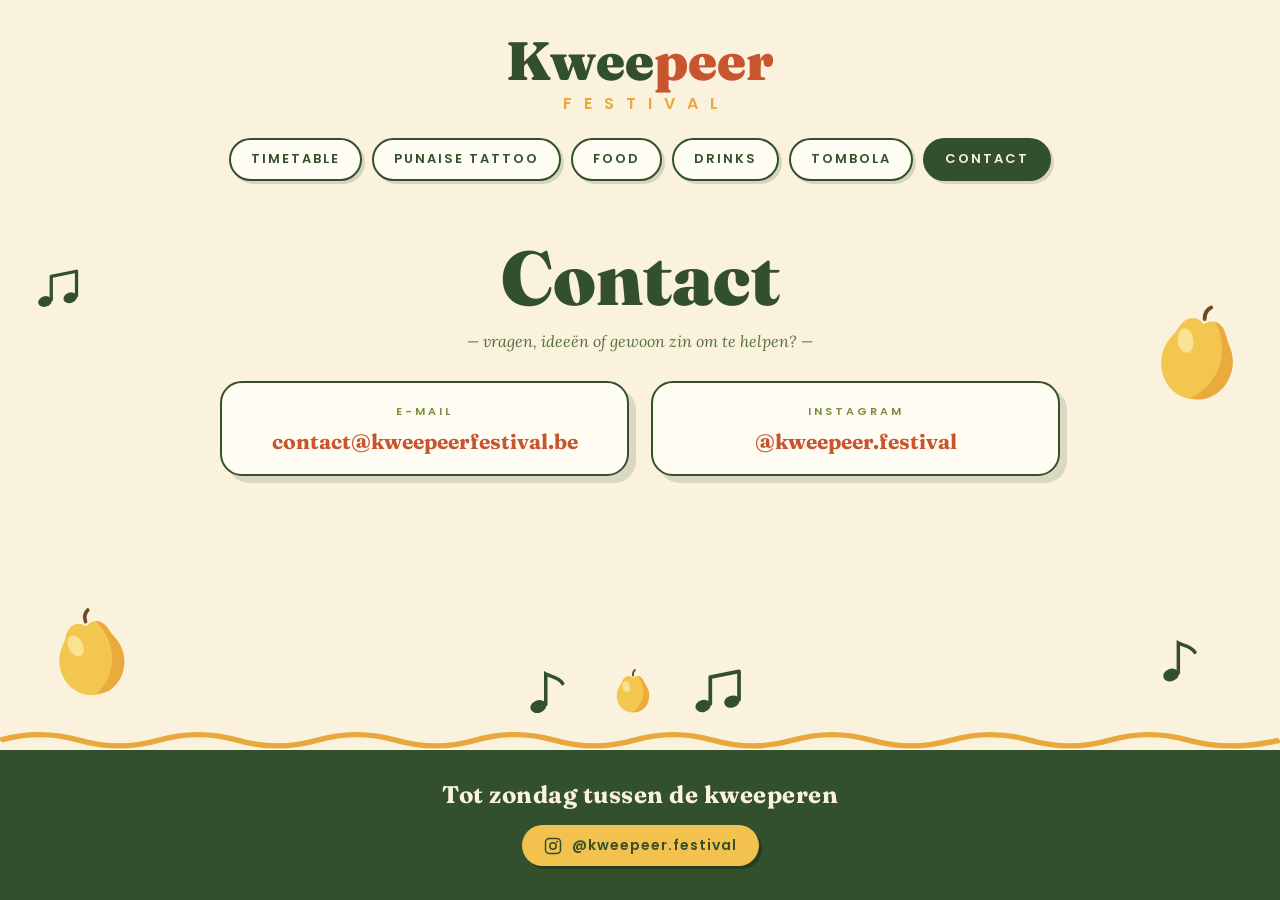
==== contact.html @ cf0ad2a4 "first" ====
<!DOCTYPE html>
<html lang="nl">
<head>
<meta charset="UTF-8">
<meta name="viewport" content="width=device-width, initial-scale=1">
<title>Contact — Kweepeer Festival</title>
<link rel="preconnect" href="https://fonts.googleapis.com">
<link rel="preconnect" href="https://fonts.gstatic.com" crossorigin>
<link href="https://fonts.googleapis.com/css2?family=Fraunces:opsz,wght@9..144,600;9..144,700;9..144,900&family=Lora:ital@0;1&family=Poppins:wght@400;500;600&display=swap" rel="stylesheet">
<link rel="stylesheet" href="css/style.css">
<style>
  .contact-grid { display: grid; grid-template-columns: 1fr 1fr; gap: 22px; }
  @media (max-width: 620px) { .contact-grid { grid-template-columns: 1fr; } }
  .contact-grid .kaart { display: block; text-align: center; margin: 0 !important; }
  .contact-grid .label {
    font-size: 11px; letter-spacing: 3px; text-transform: uppercase;
    font-weight: 600; color: var(--olijf);
  }
  .contact-grid .waarde {
    font-family: 'Fraunces','TeX Gyre Bonum', serif;
    font-weight: 700; font-size: 21px; margin-top: 8px; color: var(--groen);
    word-break: break-word;
  }
  .contact-grid .waarde a { text-decoration: none; color: var(--terra); }
  .contact-grid .waarde a:hover { text-decoration: underline; }
</style>
</head>
<body>

<!-- affichedecoraties -->
<div class="deco" style="left:3%; top:30%; width:48px"><svg viewBox="0 0 38 32"><ellipse cx="5.5" cy="25" rx="5.4" ry="4.2" fill="#33502C" transform="rotate(-18 5.5 25)"/><ellipse cx="25.5" cy="22" rx="5.4" ry="4.2" fill="#33502C" transform="rotate(-18 25.5 22)"/><path d="M10.5 23.5 L10.5 5 L30.5 1 L30.5 20.5" fill="none" stroke="#33502C" stroke-width="2.6" stroke-linejoin="round" stroke-linecap="round"/></svg></div>
<div class="deco" style="right:3%; top:34%; width:88px; transform:rotate(10deg)"><svg viewBox="0 0 100 115"><path d="M50 14 C49 8 51 3 55 0" fill="none" stroke="#6E4A24" stroke-width="4.5" stroke-linecap="round"/>
<path d="M50 20 C41 11 28 15 23 28 C19 38 12 44 10 57 C7 76 16 94 31 102 C42 108 58 108 69 102 C84 94 93 76 90 57 C88 44 81 38 77 28 C72 15 59 11 50 20 Z" fill="#F3C74F"/>
<path d="M69 102 C84 94 93 76 90 57 C88 44 81 38 77 28 C74 21 68 16 62 15 C72 28 78 44 76 62 C74 80 64 95 50 105 C57 106 64 105 69 102 Z" fill="#E9A83B" opacity="0.9"/>
<ellipse cx="33" cy="42" rx="9" ry="14" fill="#FBE8A6" opacity="0.8" transform="rotate(-18 33 42)"/></svg></div>
<div class="deco" style="left:4%; bottom:22%; width:80px; transform:rotate(-9deg)"><svg viewBox="0 0 100 115"><path d="M50 14 C49 8 51 3 55 0" fill="none" stroke="#6E4A24" stroke-width="4.5" stroke-linecap="round"/>
<path d="M50 20 C41 11 28 15 23 28 C19 38 12 44 10 57 C7 76 16 94 31 102 C42 108 58 108 69 102 C84 94 93 76 90 57 C88 44 81 38 77 28 C72 15 59 11 50 20 Z" fill="#F3C74F"/>
<path d="M69 102 C84 94 93 76 90 57 C88 44 81 38 77 28 C74 21 68 16 62 15 C72 28 78 44 76 62 C74 80 64 95 50 105 C57 106 64 105 69 102 Z" fill="#E9A83B" opacity="0.9"/>
<ellipse cx="33" cy="42" rx="9" ry="14" fill="#FBE8A6" opacity="0.8" transform="rotate(-18 33 42)"/></svg></div>
<div class="deco" style="right:6%; bottom:24%; width:40px"><svg viewBox="0 0 30 34"><ellipse cx="6" cy="27" rx="6" ry="4.6" fill="#33502C" transform="rotate(-20 6 27)"/><path d="M11.5 25.5 L11.5 3 C15 5 21 5 24 10" fill="none" stroke="#33502C" stroke-width="2.6" stroke-linecap="round"/></svg></div>

<header class="site-header">
  <a class="logo-link" href="index.html" aria-label="Kweepeer Festival — home">
    <span class="logo-woord">Kwee<span class="peer">peer</span></span>
    <span class="logo-fest">Festival</span>
  </a>
  <nav class="menu">
    <a href="timetable.html">Timetable</a>
    <a href="punaise-tattoo.html">Punaise Tattoo</a>
    <a href="food.html">Food</a>
    <a href="drinks.html">Drinks</a>
    <a href="prizes.html">Tombola</a>
    <a href="contact.html" class="active">Contact</a>
  </nav>
</header>

<div class="page-head">
  <h1>Contact</h1>
  <div class="tagline">— vragen, ideeën of gewoon zin om te helpen? —</div>
</div>

<main>
  <div class="contact-grid">
    <div class="kaart">
      <div class="label">E-mail</div>
      <div class="waarde"><a href="mailto:contact@kweepeerfestival.be">contact@kweepeerfestival.be</a></div>
    </div>
    <div class="kaart">
      <div class="label">Instagram</div>
      <div class="waarde"><a href="https://www.instagram.com/kweepeer.festival/" target="_blank" rel="noopener">@kweepeer.festival</a></div>
    </div>
  </div>
</main>

<div class="mini-rij"><svg style="height:46px;width:41px" viewBox="0 0 30 34"><ellipse cx="6" cy="27" rx="6" ry="4.6" fill="#33502C" transform="rotate(-20 6 27)"/><path d="M11.5 25.5 L11.5 3 C15 5 21 5 24 10" fill="none" stroke="#33502C" stroke-width="2.6" stroke-linecap="round"/></svg><svg style="height:46px;width:40px" viewBox="0 0 100 115"><path d="M50 14 C49 8 51 3 55 0" fill="none" stroke="#6E4A24" stroke-width="4.5" stroke-linecap="round"/>
<path d="M50 20 C41 11 28 15 23 28 C19 38 12 44 10 57 C7 76 16 94 31 102 C42 108 58 108 69 102 C84 94 93 76 90 57 C88 44 81 38 77 28 C72 15 59 11 50 20 Z" fill="#F3C74F"/>
<path d="M69 102 C84 94 93 76 90 57 C88 44 81 38 77 28 C74 21 68 16 62 15 C72 28 78 44 76 62 C74 80 64 95 50 105 C57 106 64 105 69 102 Z" fill="#E9A83B" opacity="0.9"/>
<ellipse cx="33" cy="42" rx="9" ry="14" fill="#FBE8A6" opacity="0.8" transform="rotate(-18 33 42)"/></svg><svg style="height:46px;width:55px" viewBox="0 0 38 32"><ellipse cx="5.5" cy="25" rx="5.4" ry="4.2" fill="#33502C" transform="rotate(-18 5.5 25)"/><ellipse cx="25.5" cy="22" rx="5.4" ry="4.2" fill="#33502C" transform="rotate(-18 25.5 22)"/><path d="M10.5 23.5 L10.5 5 L30.5 1 L30.5 20.5" fill="none" stroke="#33502C" stroke-width="2.6" stroke-linejoin="round" stroke-linecap="round"/></svg></div>

<svg class="golf" viewBox="0 0 210 8" preserveAspectRatio="none" xmlns="http://www.w3.org/2000/svg">
  <path d="M0 5 Q 6.5 1.5 13 5 T 26 5 T 39 5 T 52 5 T 65 5 T 78 5 T 91 5 T 104 5 T 117 5 T 130 5 T 143 5 T 156 5 T 169 5 T 182 5 T 195 5 T 210 5"
        fill="none" stroke="#E9A83B" stroke-width="1.6"/>
</svg>

<footer class="site-footer">
  <div class="groot">Tot zondag tussen de kweeperen</div>
  <a class="insta-btn" href="https://www.instagram.com/kweepeer.festival/" target="_blank" rel="noopener">
    <svg viewBox="0 0 24 24" fill="none" stroke="currentColor" stroke-width="2" stroke-linecap="round" stroke-linejoin="round">
      <rect x="2" y="2" width="20" height="20" rx="5"/>
      <circle cx="12" cy="12" r="4.2"/>
      <circle cx="17.6" cy="6.4" r="1.3" fill="currentColor" stroke="none"/>
    </svg>
    @kweepeer.festival
  </a>
</footer>

</body>
</html>
---- css/style.css ----
/* ===== Kweepeer Festival — huisstijl ===== */
:root {
  --cream: #FBF2DE;
  --card: #FFFCF3;
  --groen: #33502C;
  --groen-zacht: #57703A;
  --olijf: #7C8C3F;
  --goud: #E9A83B;
  --geel: #F2C14E;
  --terra: #C7562F;
  --ink: #171412;
  --bruin: #5C3A1E;
  --korst: #8C5A2B;
}

* { margin: 0; padding: 0; box-sizing: border-box; }

body {
  font-family: 'Poppins', sans-serif;
  background: var(--cream);
  color: var(--groen);
  min-height: 100vh;
  display: flex;
  flex-direction: column;
}

h1, h2, h3, .serif { font-family: 'Fraunces', 'TeX Gyre Bonum', serif; }

a { color: inherit; }

/* ===== header & menu ===== */
.site-header { text-align: center; padding: 34px 16px 6px; }

.logo-link { display: inline-block; text-decoration: none; text-align: center; line-height: 1; }
.logo-woord {
  display: block;
  font-family: 'Fraunces', 'TeX Gyre Bonum', serif;
  font-weight: 900;
  font-size: clamp(38px, 6vw, 54px);
  color: var(--groen);
}
.logo-woord .peer { color: var(--terra); }
.logo-fest {
  display: block;
  margin-top: 8px;
  font-weight: 600;
  font-size: clamp(12px, 1.8vw, 16px);
  letter-spacing: 12px;
  text-indent: 12px;
  text-transform: uppercase;
  color: var(--goud);
}
.logo-link:hover .logo-woord .peer { color: var(--goud); transition: color .2s; }

/* grote variant op de homepagina */
.logo-groot .logo-woord { font-size: clamp(54px, 10vw, 88px); }
.logo-groot .logo-fest { font-size: clamp(15px, 2.6vw, 23px); letter-spacing: 14px; text-indent: 14px; margin-top: 10px; }

.menu {
  display: flex;
  flex-wrap: wrap;
  justify-content: center;
  gap: 10px;
  padding: 22px 12px 8px;
}
.menu a {
  text-decoration: none;
  text-transform: uppercase;
  letter-spacing: 2px;
  font-weight: 600;
  font-size: 13px;
  color: var(--groen);
  border: 2px solid var(--groen);
  border-radius: 999px;
  padding: 9px 20px 10px;
  background: var(--card);
  box-shadow: 3px 3px 0 rgba(51, 80, 44, .18);
  transition: background .15s, color .15s, transform .15s, box-shadow .15s;
}
.menu a:hover {
  background: var(--goud);
  transform: translate(-1px, -1px);
  box-shadow: 4px 4px 0 rgba(51, 80, 44, .22);
}
.menu a.active {
  background: var(--groen);
  color: var(--cream);
}

/* ===== paginakop ===== */
.page-head { text-align: center; padding: 26px 16px 4px; }
.page-head .pill {
  display: inline-block;
  background: var(--terra);
  color: var(--cream);
  font-weight: 500;
  font-size: 12.5px;
  letter-spacing: 2.5px;
  text-transform: uppercase;
  padding: 8px 26px 9px;
  border-radius: 999px;
}
.page-head h1 {
  font-weight: 900;
  font-size: clamp(44px, 8vw, 76px);
  line-height: 1.02;
  margin-top: 18px;
}
.page-head h1 .accent { color: var(--terra); }
.page-head .sub {
  font-weight: 600;
  font-size: clamp(15px, 2.6vw, 21px);
  letter-spacing: 11px;
  text-indent: 11px;
  color: var(--goud);
  text-transform: uppercase;
  margin-top: 8px;
}
.page-head .tagline {
  font-family: 'Lora', serif;
  font-style: italic;
  font-size: 16px;
  color: var(--groen-zacht);
  margin-top: 14px;
}

/* ===== inhoud & kaarten ===== */
main { flex: 1; width: 100%; max-width: 880px; margin: 0 auto; padding: 26px 20px 40px; }

.kaart {
  background: var(--card);
  border: 2.5px solid var(--groen);
  border-radius: 22px;
  padding: 20px 26px;
  display: flex;
  align-items: center;
  gap: 24px;
  box-shadow: 7px 7px 0 rgba(51, 80, 44, .16);
}
.kaart + .kaart { margin-top: 22px; }

.kaart .scheiding {
  width: 2px; align-self: stretch; flex: none;
  background-image: linear-gradient(var(--goud) 55%, transparent 45%);
  background-size: 100% 12px;
}

.kaart h2 { font-weight: 700; font-size: 24px; line-height: 1.15; }
.kaart p { font-size: 14.5px; color: var(--groen-zacht); margin-top: 6px; }
.kaart p b { font-weight: 600; color: var(--groen); }

.tijd {
  font-weight: 700;
  font-family: 'Fraunces', 'TeX Gyre Bonum', serif;
  font-size: 21px;
  color: var(--terra);
  white-space: nowrap;
  min-width: 150px;
  text-align: center;
  line-height: 1.2;
  flex: none;
}
.tijd small {
  display: block;
  font-family: 'Poppins', sans-serif;
  font-weight: 500;
  font-size: 10px;
  letter-spacing: 2px;
  color: var(--olijf);
  text-transform: uppercase;
  margin-top: 4px;
}

.prijs {
  font-family: 'Fraunces', 'TeX Gyre Bonum', serif;
  font-weight: 700;
  font-size: 30px;
  color: var(--terra);
  white-space: nowrap;
  flex: none;
  min-width: 96px;
  text-align: center;
}
.prijs small {
  display: block;
  font-family: 'Poppins', sans-serif;
  font-weight: 500;
  font-size: 10px;
  letter-spacing: 2px;
  text-transform: uppercase;
  color: var(--goud);
}

.icoon { flex: none; width: 74px; display: flex; justify-content: center; }
.icoon svg { width: 100%; height: auto; overflow: visible; }

/* ===== golf + footer ===== */
.golf { display: block; width: 100%; height: 26px; }

.site-footer {
  background: var(--groen);
  color: var(--cream);
  text-align: center;
  padding: 30px 20px 34px;
}
.site-footer .groot {
  font-family: 'Fraunces', 'TeX Gyre Bonum', serif;
  font-weight: 700;
  font-size: 24px;
  letter-spacing: .5px;
}
.insta-btn {
  display: inline-flex;
  align-items: center;
  gap: 10px;
  margin-top: 16px;
  text-decoration: none;
  font-weight: 600;
  font-size: 14px;
  letter-spacing: 1px;
  color: var(--groen);
  background: var(--geel);
  border-radius: 999px;
  padding: 10px 22px;
  box-shadow: 3px 3px 0 rgba(0, 0, 0, .25);
  transition: background .15s, transform .15s;
}
.insta-btn:hover { background: var(--goud); transform: translate(-1px, -1px); }
.insta-btn svg { width: 18px; height: 18px; }
.site-footer .klein {
  font-size: 12px;
  letter-spacing: 2.5px;
  text-transform: uppercase;
  color: var(--geel);
  margin-top: 18px;
}

/* ===== responsief ===== */
@media (max-width: 620px) {
  .kaart { flex-direction: column; text-align: center; gap: 14px; }
  .kaart .scheiding { width: 60%; height: 2px; align-self: center;
    background-image: linear-gradient(90deg, var(--goud) 55%, transparent 45%);
    background-size: 12px 100%; }
  .tijd { min-width: 0; }
}

/* ===== affichedecoraties op de pagina's ===== */
body { position: relative; overflow-x: hidden; }
.site-header, .page-head, main, .mini-rij, .golf, .site-footer { position: relative; z-index: 1; }
.deco { position: absolute; pointer-events: none; z-index: 0; }
.deco svg { display: block; width: 100%; height: auto; overflow: visible; }
@media (max-width: 900px) { .deco { display: none; } }

.mini-rij {
  position: relative; z-index: 1;
  display: flex; justify-content: center; align-items: flex-end;
  gap: 42px; padding: 26px 16px 8px;
}
.mini-rij svg { height: 46px; width: auto; overflow: visible; }

/* ===== landingspagina (XRDS-stijl) ===== */
.landing { min-height: 100vh; display: flex; flex-direction: column; }
.landing .site-header { padding-top: 48px; }
.menu-groot {
  display: flex; flex-direction: column; align-items: center;
  gap: 2px; margin-top: 34px; padding: 0 16px;
}
.menu-groot a {
  font-family: 'Fraunces', 'TeX Gyre Bonum', serif;
  font-weight: 900;
  font-size: clamp(30px, 5.4vw, 52px);
  line-height: 1.22;
  color: var(--groen);
  text-decoration: none;
  transition: color .15s, letter-spacing .2s;
}
.menu-groot a:hover { color: var(--terra); letter-spacing: 1.5px; }
.landing .info-lijn {
  text-align: center;
  margin-top: 38px;
  font-weight: 600;
  font-size: 14px;
  letter-spacing: 2.5px;
  text-transform: uppercase;
  color: var(--groen-zacht);
}
.landing .info-lijn .sep { color: var(--goud); padding: 0 10px; }

/* hover-achtergrondscenes */
#scenes { position: fixed; inset: 0; z-index: 0; pointer-events: none; }
.scene { position: absolute; inset: 0; opacity: 0; transition: opacity .4s ease; }
.scene.actief { opacity: 1; }
.scene .vlek { position: absolute; }
.scene svg { display: block; width: 100%; height: auto; overflow: visible; }

/* ===== XRDS-layout homepagina: megalogo + pillenmenu ===== */
.logo-mega { display: block; text-decoration: none; text-align: center; padding: 0 3vw; }
.logo-mega .woord {
  display: block;
  font-family: 'Fraunces', 'TeX Gyre Bonum', serif;
  font-weight: 900;
  font-size: clamp(64px, 15.5vw, 300px);
  line-height: 0.95;
  letter-spacing: -0.01em;
  color: var(--groen);
}
.logo-mega .woord .peer { color: var(--terra); }
.logo-mega .fest {
  display: block;
  margin-top: 1.2vw;
  font-weight: 600;
  font-size: clamp(14px, 2.2vw, 34px);
  letter-spacing: 1.3vw;
  text-indent: 1.3vw;
  text-transform: uppercase;
  color: var(--goud);
}
.logo-mega:hover .woord .peer { color: var(--goud); transition: color .2s; }

.menu-xl {
  display: flex; flex-wrap: wrap; justify-content: center;
  gap: 14px; margin-top: 8vh; padding: 0 16px;
}
.menu-xl a {
  font-weight: 700;
  font-size: clamp(15px, 1.8vw, 22px);
  letter-spacing: 1.5px;
  text-transform: uppercase;
  color: var(--groen);
  border: 3px solid var(--groen);
  border-radius: 999px;
  padding: 12px 30px 14px;
  background: var(--card);
  text-decoration: none;
  box-shadow: 3px 3px 0 rgba(51, 80, 44, .18);
  transition: background .15s, color .15s, transform .15s;
}
.menu-xl a:hover {
  background: var(--groen);
  color: var(--cream);
  transform: translate(-1px, -1px);
}

/* ===== doorlopende homepagina ===== */
html { scroll-behavior: smooth; }
.hero-xrds { position: relative; padding: 44px 0 10px; }
.hero-xrds #scenes { position: absolute; inset: 0; }
.hero-xrds .info-lijn {
  text-align: center; margin-top: 6vh;
  font-weight: 600; font-size: 14px; letter-spacing: 2.5px;
  text-transform: uppercase; color: var(--groen-zacht);
  position: relative; z-index: 1; padding: 0 16px;
}
.hero-xrds .info-lijn .sep { color: var(--goud); padding: 0 10px; }
.logo-mega, .menu-xl { position: relative; z-index: 1; }

.sectie { position: relative; padding: 40px 0 0; }
.sectie-inhoud { position: relative; z-index: 1; max-width: 880px; margin: 0 auto; padding: 20px 20px 30px; }
.sectie .page-head { padding-top: 10px; }

.band { text-align: center; padding: 24px 20px 28px; color: var(--cream); position: relative; z-index: 1; }
.band .groot {
  font-family: 'Fraunces', 'TeX Gyre Bonum', serif;
  font-weight: 700; font-size: 22px; letter-spacing: .5px;
}
.band .klein {
  font-size: 11px; letter-spacing: 2.5px; text-transform: uppercase;
  color: var(--geel); margin-top: 8px;
}
.band-groen { background: var(--groen); }
.band-ink { background: var(--ink); }
.band-bruin { background: #462C13; }
.band-olijf { background: #5c6e33; }

/* inktstijl binnen de tattoo-sectie */
.sectie-ink .page-head h1, .sectie-ink .page-head .sub { color: var(--ink); }
.sectie-ink .sub { letter-spacing: 14px; text-indent: 14px; }
.sectie-ink .handle { font-weight: 500; font-size: 15px; letter-spacing: 1.5px; color: var(--ink); opacity: .8; margin-top: 12px; }
.sectie-ink .kaart { border-color: var(--ink); box-shadow: 6px 6px 0 rgba(23,20,18,.85); }
.sectie-ink .kaart h2 { color: var(--ink); }
.sectie-ink .kaart p { color: #4a443f; }
.sectie-ink .kaart .scheiding { background-image: linear-gradient(var(--ink) 55%, transparent 45%); }
.wreath-slot { display: flex; justify-content: center; padding-top: 8px; }
.wreath-slot svg { width: 130px; height: 130px; overflow: visible; }
.stempel-rij { display: flex; justify-content: center; margin: 30px 0 4px; }
.stempel {
  transform: rotate(-2.5deg);
  border: 3.5px solid var(--terra); color: var(--terra);
  font-family: 'Fraunces','TeX Gyre Bonum', serif;
  font-weight: 700; font-size: clamp(19px, 3.6vw, 25px);
  letter-spacing: 1.5px; padding: 11px 30px 13px;
  border-radius: 10px; background: var(--card);
}

/* croque-kleuren binnen de food-sectie */
.sectie-food .page-head h1 { color: var(--bruin); }
.sectie-food .page-head .tagline { color: var(--korst); }
.sectie-food .kaart { border-color: var(--bruin); box-shadow: 7px 7px 0 rgba(92,58,30,.22); }
.sectie-food .kaart h2 { color: var(--bruin); }
.sectie-food .kaart p { color: var(--korst); }
.illu-strook { display: flex; justify-content: center; align-items: flex-end; gap: 30px; padding: 6px 16px 0; position: relative; z-index: 1; flex-wrap: wrap; }
.illu-strook svg { overflow: visible; }

.contact-grid { display: grid; grid-template-columns: 1fr 1fr; gap: 22px; }
@media (max-width: 620px) { .contact-grid { grid-template-columns: 1fr; } }
.contact-grid .kaart { display: block; text-align: center; margin: 0 !important; }
.contact-grid .label { font-size: 11px; letter-spacing: 3px; text-transform: uppercase; font-weight: 600; color: var(--olijf); }
.contact-grid .waarde {
  font-family: 'Fraunces','TeX Gyre Bonum', serif;
  font-weight: 700; font-size: 20px; margin-top: 8px; color: var(--groen);
  word-break: break-word;
}
.contact-grid .waarde a { text-decoration: none; color: var(--terra); }
.contact-grid .waarde a:hover { text-decoration: underline; }

/* pil + locatie onder het hero-menu */
.hero-pill-blok { text-align: center; margin: 26px 0 4vh; position: relative; z-index: 1; padding: 0 16px; }
.hero-pill {
  display: inline-block;
  background: var(--terra);
  color: var(--cream);
  font-weight: 500;
  font-size: 13.5px;
  letter-spacing: 2.5px;
  text-transform: uppercase;
  padding: 10px 30px 11px;
  border-radius: 999px;
}
.hero-pill-blok .locatie {
  margin-top: 14px;
  font-weight: 600;
  font-size: 13.5px;
  letter-spacing: 2.5px;
  text-transform: uppercase;
  color: var(--groen-zacht);
}

/* 'ook' vóór de tweede croqueprijs */
.prijs .ook {
  font-family: 'Poppins', sans-serif;
  font-weight: 600;
  font-size: 0.62em;
  letter-spacing: 2px;
  text-transform: uppercase;
  color: var(--goud);
  margin-right: 9px;
  vertical-align: 0.08em;
}

/* vaste afficheversieringen in de hero */
.hero-xrds .deco { z-index: 0; }
.hero-pill-blok { position: relative; }
.hero-pill-blok .zon {
  position: absolute;
  left: 50%; top: 50%;
  transform: translate(-50%, -62%);
  width: min(340px, 52vw);
  pointer-events: none;
}
.hero-pill { position: relative; }

/* gesplitste pillen + fruitrij in de hero */
.adres-blok { margin: 20px 0 0; }
.adres-blok .hero-pill { background: var(--groen); }
.hero-fruit { gap: 36px; padding: 26px 16px 0; }
.hero-xrds .menu-xl { margin-top: 5vh; }
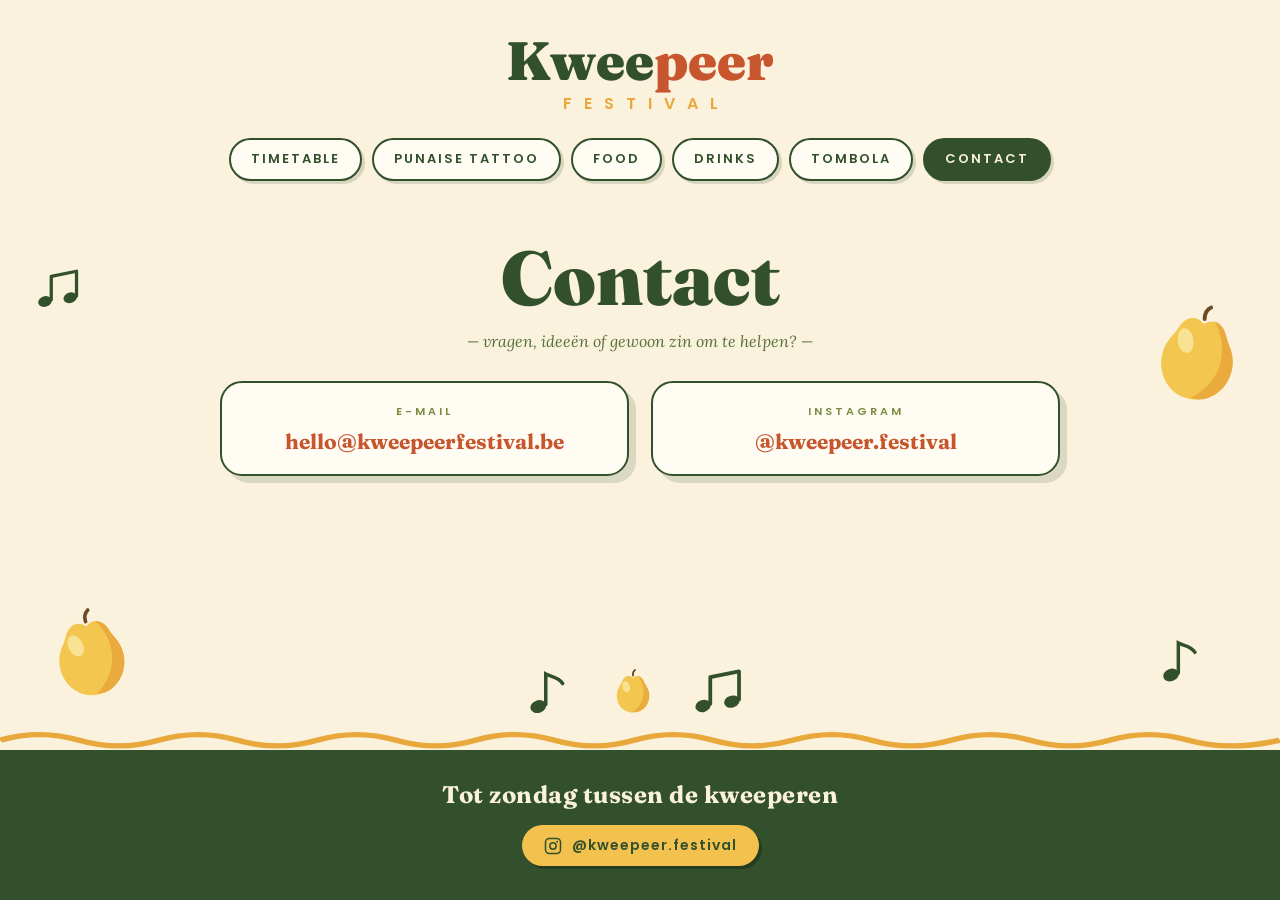
==== commit 78b836c1: "email update" ====
--- a/contact.html
+++ b/contact.html
@@ -63,7 +63,7 @@
   <div class="contact-grid">
     <div class="kaart">
       <div class="label">E-mail</div>
-      <div class="waarde"><a href="mailto:contact@kweepeerfestival.be">contact@kweepeerfestival.be</a></div>
+      <div class="waarde"><a href="mailto:hello@kweepeerfestival.be">hello@kweepeerfestival.be</a></div>
     </div>
     <div class="kaart">
       <div class="label">Instagram</div>
